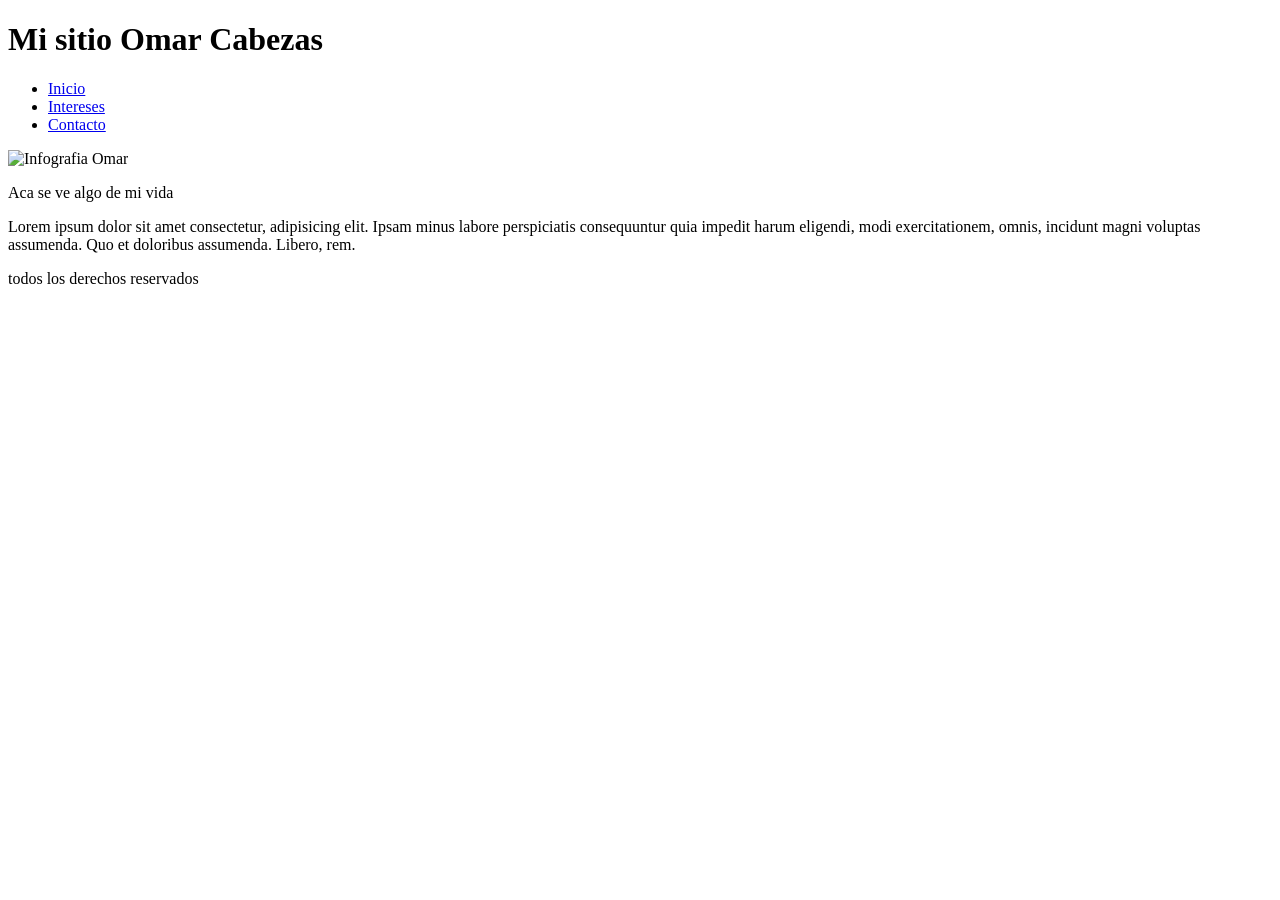
==== index.html @ 6ba63b0f "Add files via upload" ====
<!DOCTYPE html>
<html lang="es">
<head>
    <meta charset="UTF-8">
    <meta name="viewport" content="width=device-width, initial-scale=1.0">
    <title>Mi rpimer sitio</title>
</head>
<body>
    <header>
        <h1>Mi sitio Omar Cabezas</h1>
        <nav>
            <ul>
                <li><a href="index.html">Inicio</a></li>
                                <li><a href="intereses.html">Intereses</a></li>
                <li><a href="contacto.html">Contacto</a></li>

            </ul>
        </nav>
    </header>
    <main>
        <img src="img/InfografiaOmar.png" alt="Infografia Omar">
            <p>Aca se ve algo de mi vida</p>
            <div id="poesia">
Lorem ipsum dolor sit amet consectetur, adipisicing elit. Ipsam minus labore perspiciatis consequuntur quia impedit harum eligendi, modi exercitationem, omnis, incidunt magni voluptas assumenda. Quo et doloribus assumenda. Libero, rem.            </div>
    </main>
    <footer>
            <p>todos los derechos reservados</p>
    </footer>
</body>
</html>
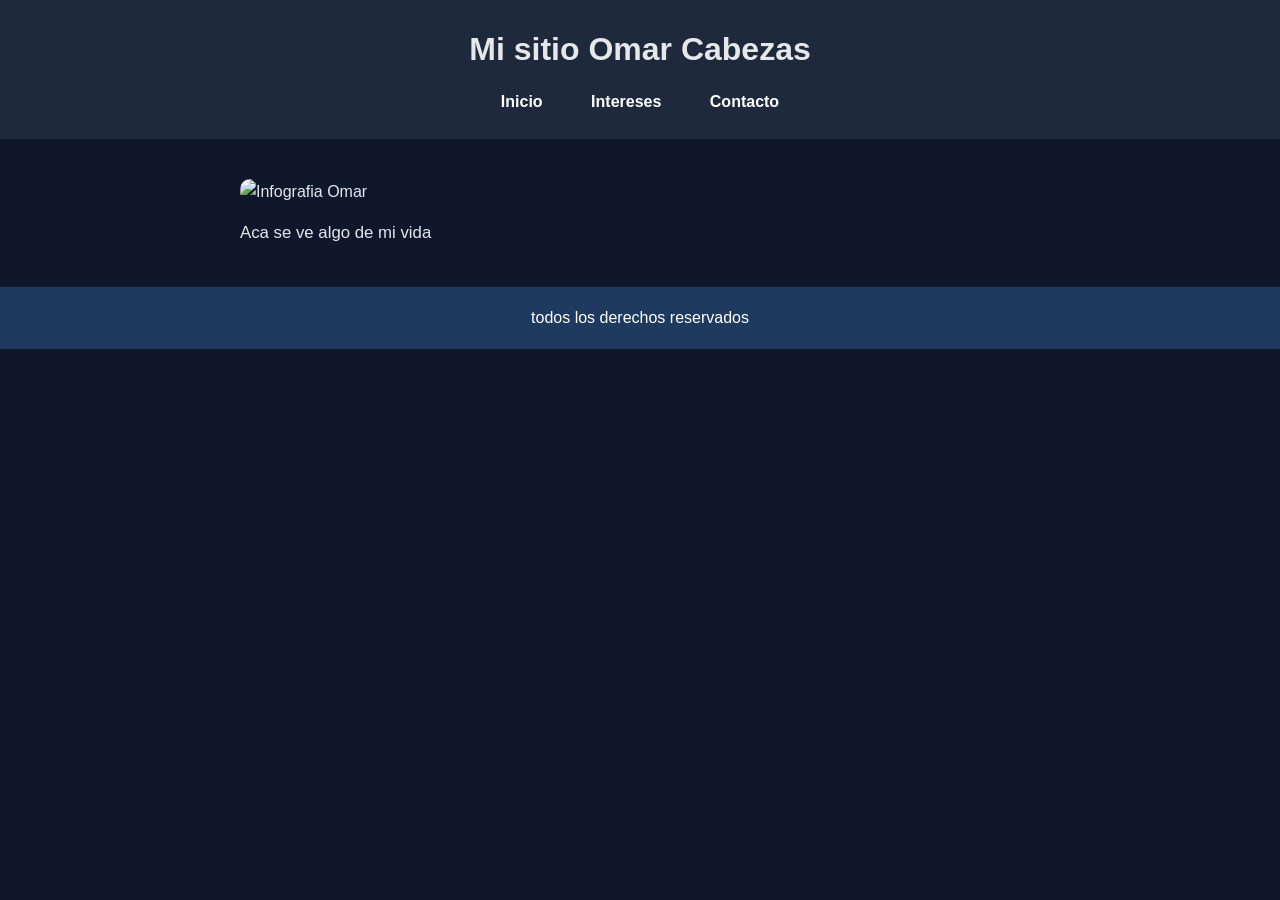
==== commit 05ede172: "Add files via upload" ====
--- a/index.html
+++ b/index.html
@@ -1,30 +1,29 @@
-<!DOCTYPE html>
-<html lang="es">
-<head>
-    <meta charset="UTF-8">
-    <meta name="viewport" content="width=device-width, initial-scale=1.0">
-    <title>Mi rpimer sitio</title>
-</head>
-<body>
-    <header>
-        <h1>Mi sitio Omar Cabezas</h1>
-        <nav>
-            <ul>
-                <li><a href="index.html">Inicio</a></li>
-                                <li><a href="intereses.html">Intereses</a></li>
-                <li><a href="contacto.html">Contacto</a></li>
-
-            </ul>
-        </nav>
-    </header>
-    <main>
-        <img src="img/InfografiaOmar.png" alt="Infografia Omar">
-            <p>Aca se ve algo de mi vida</p>
-            <div id="poesia">
-Lorem ipsum dolor sit amet consectetur, adipisicing elit. Ipsam minus labore perspiciatis consequuntur quia impedit harum eligendi, modi exercitationem, omnis, incidunt magni voluptas assumenda. Quo et doloribus assumenda. Libero, rem.            </div>
-    </main>
-    <footer>
-            <p>todos los derechos reservados</p>
-    </footer>
-</body>
+<!DOCTYPE html>
+<html lang="es">
+<head>
+    <meta charset="UTF-8">
+    <meta name="viewport" content="width=device-width, initial-scale=1.0">
+    <title>Mi rpimer sitio</title>
+    <link rel="stylesheet" href="estilos/styles.css">
+</head>
+<body>
+    <header>
+        <h1>Mi sitio Omar Cabezas</h1>
+        <nav>
+            <ul>
+                <li><a href="index.html">Inicio</a></li>
+                                <li><a href="intereses.html">Intereses</a></li>
+                <li><a href="contacto.html">Contacto</a></li>
+
+            </ul>
+        </nav>
+    </header>
+    <main>
+        <img src="img/InfografiaOmar.png" alt="Infografia Omar">
+            <p>Aca se ve algo de mi vida</p>
+    </main>
+    <footer>
+            <p>todos los derechos reservados</p>
+    </footer>
+</body>
 </html>
--- a/estilos/styles.css
+++ b/estilos/styles.css
@@ -0,0 +1,102 @@
+* {
+  margin: 0;
+  padding: 0;
+  box-sizing: border-box;
+}
+
+body {
+  font-family: Arial, Helvetica, sans-serif;
+  font-size: 16px;
+  line-height: 1.6;
+  background-color: #0f172a;   /* azul oscuro elegante */
+  color: #e5e7eb;              /* gris claro */
+}
+
+header {
+  background-color: #1e293b;
+  color: #e5e7eb;              /* gris claro */
+  text-align: center;
+  padding: 24px 16px;
+}
+
+header h1 {
+  font-size: 2rem;
+  margin-bottom: 14px;
+}
+
+nav ul {
+  list-style: none;
+}
+
+nav li {
+  display: inline-block;
+  margin: 0 10px;
+}
+
+nav a {
+  color: #ffffff;
+  text-decoration: none;
+  font-weight: bold;
+  padding: 8px 12px;
+  border-radius: 6px;
+}
+
+nav a:hover {
+  background-color: rgba(255, 255, 255, 0.18);
+}
+
+main {
+  max-width: 800px;
+  margin: 40px auto;
+}
+
+main h2 {
+  font-size: 1.8rem;
+  color: #1e3a5f;
+  margin-bottom: 20px;
+}
+
+main p {
+  margin-top: 16px;
+  font-size: 1.05rem;
+}
+
+img {
+  max-width: 100%;
+  height: auto;
+  border-radius: 10px;
+}
+
+main ul {
+  list-style: none;
+  padding: 0;
+}
+
+main li {
+  background: #1e293b;
+  margin: 15px auto;
+  padding: 18px;
+  border-radius: 10px;
+  max-width: 500px;
+  text-align: center;
+  color: #e5e7eb;
+  font-size: 18px;
+}
+
+main a {
+  color: #2563eb;
+  text-decoration: none;
+  font-weight: bold;
+}
+
+main a:hover {
+  text-decoration: underline;
+}
+
+footer {
+  margin-top: 30px;
+  background-color: #1e3a5f;
+  color: #ffffff;
+  text-align: center;
+  padding: 18px;
+}
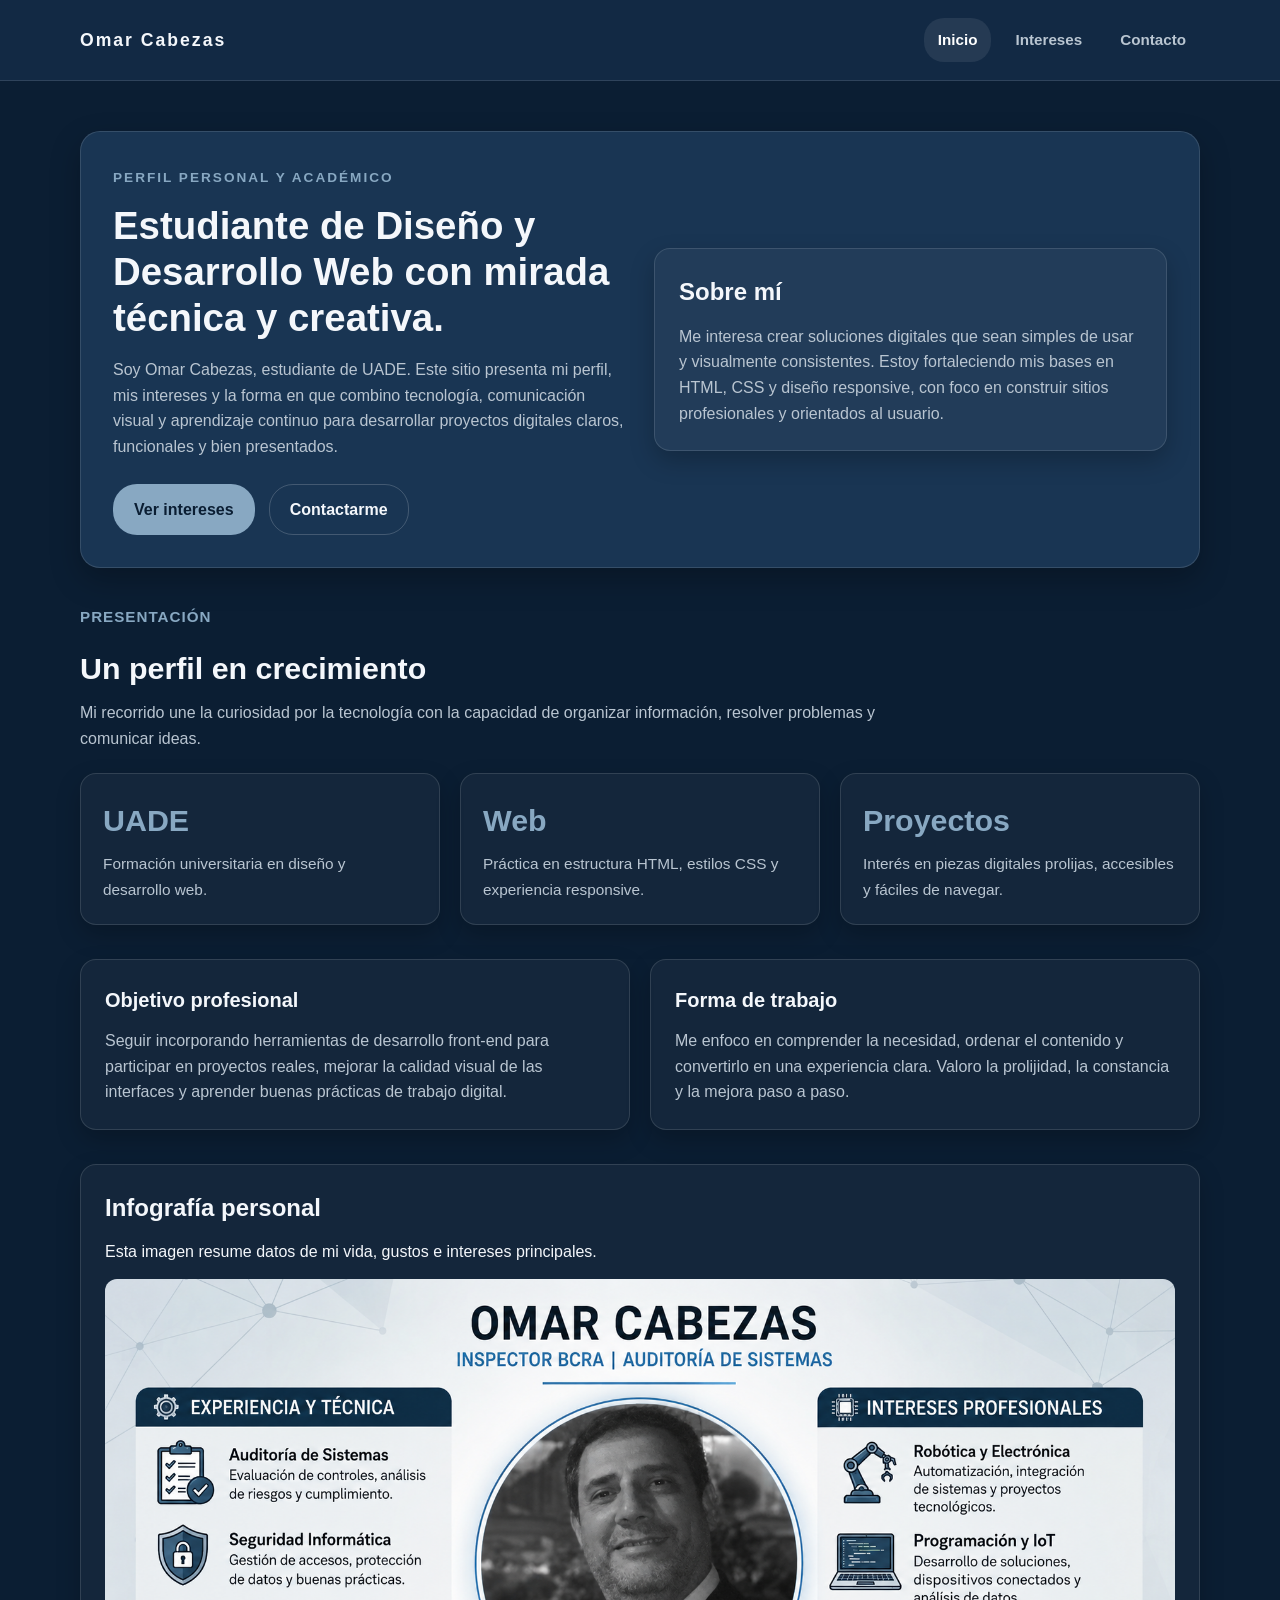
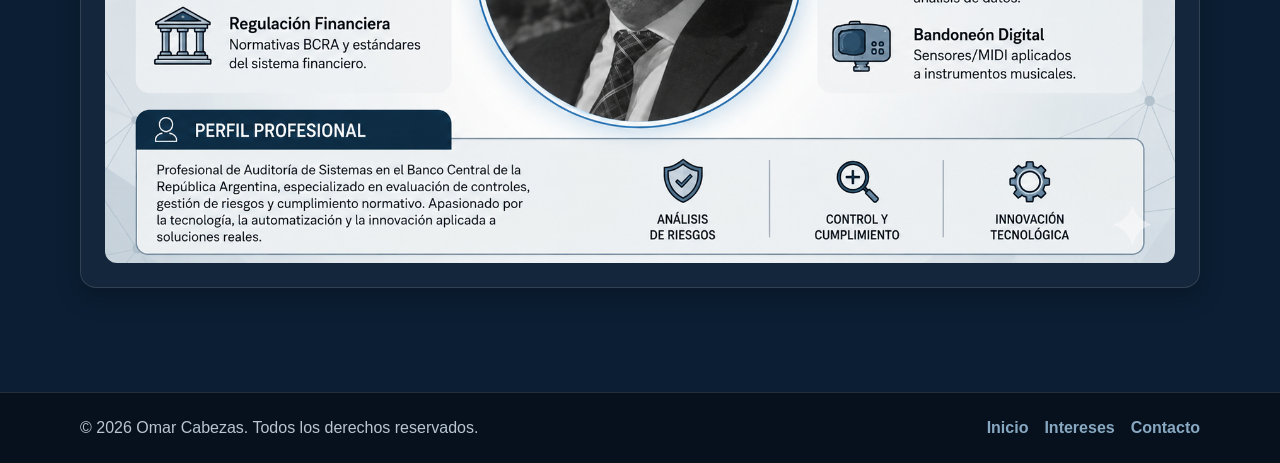
==== commit 00bf0749: "Add files via upload" ====
--- a/index.html
+++ b/index.html
@@ -3,27 +3,105 @@
 <head>
     <meta charset="UTF-8">
     <meta name="viewport" content="width=device-width, initial-scale=1.0">
-    <title>Mi rpimer sitio</title>
+    <title>Omar Cabezas | Sitio personal</title>
     <link rel="stylesheet" href="estilos/styles.css">
 </head>
-<body>
-    <header>
-        <h1>Mi sitio Omar Cabezas</h1>
-        <nav>
-            <ul>
-                <li><a href="index.html">Inicio</a></li>
-                                <li><a href="intereses.html">Intereses</a></li>
-                <li><a href="contacto.html">Contacto</a></li>
+<body class="home-page">
+    <header class="site-header">
+        <div class="site-header-inner">
+            <a class="logo" href="index.html">Omar Cabezas</a>
+            <nav class="site-nav" aria-label="Navegación principal">
+                <a class="active" href="index.html">Inicio</a>
+                <a href="intereses.html">Intereses</a>
+                <a href="contacto.html">Contacto</a>
+            </nav>
+        </div>
+    </header>
 
-            </ul>
-        </nav>
-    </header>
-    <main>
-        <img src="img/InfografiaOmar.png" alt="Infografia Omar">
-            <p>Aca se ve algo de mi vida</p>
+    <main class="page-shell">
+        <section class="container page-hero hero-split">
+            <div>
+                <span class="eyebrow">Perfil personal y académico</span>
+                <h1>Estudiante de Diseño y Desarrollo Web con mirada técnica y creativa.</h1>
+                <p>
+                    Soy Omar Cabezas, estudiante de UADE. Este sitio presenta mi perfil, mis intereses y la forma en que combino tecnología,
+                    comunicación visual y aprendizaje continuo para desarrollar proyectos digitales claros, funcionales y bien presentados.
+                </p>
+                <div class="hero-actions">
+                    <a class="btn btn-primary" href="intereses.html">Ver intereses</a>
+                    <a class="btn btn-secondary" href="contacto.html">Contactarme</a>
+                </div>
+            </div>
+            <div class="hero-note">
+                <h2>Sobre mí</h2>
+                <p>
+                    Me interesa crear soluciones digitales que sean simples de usar y visualmente consistentes. Estoy fortaleciendo mis bases
+                    en HTML, CSS y diseño responsive, con foco en construir sitios profesionales y orientados al usuario.
+                </p>
+            </div>
+        </section>
+
+        <section class="container section-block">
+            <div class="section-header">
+                <span class="section-tag">Presentación</span>
+                <h2>Un perfil en crecimiento</h2>
+                <p>
+                    Mi recorrido une la curiosidad por la tecnología con la capacidad de organizar información, resolver problemas y comunicar ideas.
+                </p>
+            </div>
+            <div class="stats-grid">
+                <article class="stat-card">
+                    <strong>UADE</strong>
+                    <span>Formación universitaria en diseño y desarrollo web.</span>
+                </article>
+                <article class="stat-card">
+                    <strong>Web</strong>
+                    <span>Práctica en estructura HTML, estilos CSS y experiencia responsive.</span>
+                </article>
+                <article class="stat-card">
+                    <strong>Proyectos</strong>
+                    <span>Interés en piezas digitales prolijas, accesibles y fáciles de navegar.</span>
+                </article>
+            </div>
+        </section>
+
+        <section class="container section-block">
+            <div class="content-grid">
+                <article class="content-card">
+                    <h3>Objetivo profesional</h3>
+                    <p>
+                        Seguir incorporando herramientas de desarrollo front-end para participar en proyectos reales, mejorar la calidad visual
+                        de las interfaces y aprender buenas prácticas de trabajo digital.
+                    </p>
+                </article>
+                <article class="content-card">
+                    <h3>Forma de trabajo</h3>
+                    <p>
+                        Me enfoco en comprender la necesidad, ordenar el contenido y convertirlo en una experiencia clara. Valoro la prolijidad,
+                        la constancia y la mejora paso a paso.
+                    </p>
+                </article>
+            </div>
+        </section>
+
+        <section class="container section-block">
+            <div class="highlight-box">
+                <h2 class="section-heading">Infografía personal</h2>
+                <p>Esta imagen resume datos de mi vida, gustos e intereses principales.</p>
+                <img src="img/InfografiaOmar.png" alt="Infografía personal de Omar Cabezas">
+            </div>
+        </section>
     </main>
-    <footer>
-            <p>todos los derechos reservados</p>
+
+    <footer class="site-footer">
+        <div class="footer-inner">
+            <p>&copy; 2026 Omar Cabezas. Todos los derechos reservados.</p>
+            <nav class="footer-nav" aria-label="Navegación secundaria">
+                <a href="index.html">Inicio</a>
+                <a href="intereses.html">Intereses</a>
+                <a href="contacto.html">Contacto</a>
+            </nav>
+        </div>
     </footer>
 </body>
-</html>+</html>
--- a/estilos/styles.css
+++ b/estilos/styles.css
@@ -6,97 +6,524 @@
 
 body {
   font-family: Arial, Helvetica, sans-serif;
-  font-size: 16px;
+  font-size: 1em;
   line-height: 1.6;
-  background-color: #0f172a;   /* azul oscuro elegante */
-  color: #e5e7eb;              /* gris claro */
-}
-
-header {
-  background-color: #1e293b;
-  color: #e5e7eb;              /* gris claro */
-  text-align: center;
-  padding: 24px 16px;
-}
-
-header h1 {
-  font-size: 2rem;
-  margin-bottom: 14px;
-}
-
-nav ul {
-  list-style: none;
-}
-
-nav li {
-  display: inline-block;
-  margin: 0 10px;
-}
-
-nav a {
-  color: #ffffff;
-  text-decoration: none;
-  font-weight: bold;
-  padding: 8px 12px;
-  border-radius: 6px;
-}
-
-nav a:hover {
-  background-color: rgba(255, 255, 255, 0.18);
-}
-
-main {
-  max-width: 800px;
-  margin: 40px auto;
-}
-
-main h2 {
-  font-size: 1.8rem;
-  color: #1e3a5f;
-  margin-bottom: 20px;
-}
-
-main p {
-  margin-top: 16px;
-  font-size: 1.05rem;
+  color: #f4f7fb;
+  background-color: #0b1e33;
+}
+
+a {
+  color: inherit;
 }
 
 img {
+  display: block;
   max-width: 100%;
   height: auto;
-  border-radius: 10px;
-}
-
-main ul {
+  border-radius: 12px;
+}
+
+.site-header {
+  background-color: #122944;
+  border-bottom: 1px solid rgba(255, 255, 255, 0.12);
+}
+
+.site-header-inner,
+.container,
+.footer-inner {
+  width: 90%;
+  max-width: 1120px;
+  margin: 0 auto;
+}
+
+.site-header-inner {
+  display: flex;
+  justify-content: space-between;
+  align-items: center;
+  flex-wrap: wrap;
+  padding: 18px 0;
+}
+
+.logo {
+  color: #f4f7fb;
+  text-decoration: none;
+  font-size: 1.1rem;
+  font-weight: bold;
+  letter-spacing: 2px;
+}
+
+.site-nav {
+  display: flex;
+  flex-wrap: wrap;
+  gap: 10px;
+}
+
+.site-nav a {
+  text-decoration: none;
+  color: #b9c5d1;
+  padding: 10px 14px;
+  border-radius: 20px;
+  font-size: 0.95rem;
+  font-weight: bold;
+}
+
+.site-nav a:hover,
+.site-nav a.active {
+  background-color: rgba(255, 255, 255, 0.08);
+  color: #ffffff;
+}
+
+.page-shell {
+  padding: 50px 0 70px;
+}
+
+.home-page .page-shell {
+  min-height: 70vh;
+}
+
+.page-hero {
+  display: flex;
+  flex-wrap: wrap;
+  align-items: center;
+  gap: 28px;
+  padding: 32px;
+  margin-bottom: 36px;
+  background-color: #193553;
+  border: 1px solid rgba(255, 255, 255, 0.12);
+  border-radius: 20px;
+  box-shadow: 0 12px 30px rgba(0, 0, 0, 0.25);
+}
+
+.hero-split > div {
+  flex: 1 1 320px;
+}
+
+.eyebrow {
+  display: inline-block;
+  margin-bottom: 14px;
+  color: #88a8c2;
+  font-size: 0.85rem;
+  font-weight: bold;
+  text-transform: uppercase;
+  letter-spacing: 2px;
+}
+
+.page-hero h1 {
+  font-size: 2.4rem;
+  line-height: 1.2;
+  margin-bottom: 16px;
+}
+
+.page-hero p {
+  color: #b9c5d1;
+  max-width: 700px;
+}
+
+.hero-actions {
+  display: flex;
+  flex-wrap: wrap;
+  gap: 14px;
+  margin-top: 24px;
+}
+
+.btn {
+  display: inline-block;
+  padding: 12px 20px;
+  min-width: 140px;
+  text-align: center;
+  text-decoration: none;
+  font: inherit;
+  font-weight: bold;
+  border-radius: 24px;
+  border: 1px solid transparent;
+  cursor: pointer;
+}
+
+.btn-primary {
+  background-color: #88a8c2;
+  color: #0b1e33;
+}
+
+.btn-primary:hover {
+  background-color: #a0b9cf;
+}
+
+.btn-secondary {
+  background-color: transparent;
+  color: #f4f7fb;
+  border: 1px solid rgba(255, 255, 255, 0.18);
+}
+
+.btn-secondary:hover {
+  background-color: rgba(255, 255, 255, 0.06);
+}
+
+.hero-note,
+.highlight-box,
+.stat-card,
+.content-card,
+.service-card,
+.case-card,
+.contact-card,
+.panel {
+  background-color: rgba(255, 255, 255, 0.04);
+  border: 1px solid rgba(255, 255, 255, 0.12);
+  border-radius: 16px;
+  box-shadow: 0 10px 24px rgba(0, 0, 0, 0.22);
+}
+
+.hero-note {
+  padding: 24px;
+}
+
+.hero-note h2,
+.section-heading {
+  font-size: 1.5rem;
+  margin-bottom: 12px;
+}
+
+.section-tag {
+  display: inline-block;
+  margin-bottom: 14px;
+  color: #88a8c2;
+  font-size: 0.95rem;
+  font-weight: bold;
+  text-transform: uppercase;
+  letter-spacing: 1px;
+}
+
+.section-desc,
+.hero-note p,
+.section-intro,
+.content-card p,
+.service-card p,
+.case-card p,
+.contact-card p,
+.panel p {
+  color: #b9c5d1;
+}
+
+.section-block {
+  margin-bottom: 34px;
+}
+
+.page-content {
+  display: flex;
+  flex-direction: column;
+  gap: 24px;
+}
+
+.section-header {
+  margin-bottom: 22px;
+}
+
+.section-header h2 {
+  font-size: 1.9rem;
+  margin-bottom: 8px;
+}
+
+.section-header p {
+  color: #b9c5d1;
+  max-width: 800px;
+}
+
+.stats-grid,
+.service-grid,
+.content-grid,
+.case-grid,
+.contact-layout,
+.two-column {
+  display: flex;
+  flex-wrap: wrap;
+  gap: 20px;
+}
+
+.stats-grid {
+  margin-bottom: 34px;
+}
+
+.stat-card {
+  flex: 1 1 220px;
+  padding: 22px;
+}
+
+.stat-card strong {
+  display: block;
+  margin-bottom: 6px;
+  color: #88a8c2;
+  font-size: 1.9rem;
+}
+
+.stat-card span {
+  color: #b9c5d1;
+  font-size: 0.96rem;
+}
+
+.content-card,
+.service-card,
+.case-card,
+.contact-card,
+.panel,
+.highlight-box {
+  flex: 1 1 320px;
+  padding: 24px;
+}
+
+.content-card h3,
+.service-card h3,
+.case-card h3,
+.contact-card h2,
+.panel h2,
+.panel h3 {
+  margin-bottom: 12px;
+  font-size: 1.25rem;
+}
+
+.service-card ul,
+.case-card ul,
+.list-clean,
+.link-list {
   list-style: none;
-  padding: 0;
-}
-
-main li {
-  background: #1e293b;
-  margin: 15px auto;
-  padding: 18px;
-  border-radius: 10px;
-  max-width: 500px;
+  padding-left: 0;
+}
+
+.service-card li,
+.case-card li,
+.list-clean li,
+.link-list li {
+  margin-top: 10px;
+  color: #b9c5d1;
+}
+
+.content-card a,
+.panel a,
+.footer-nav a,
+.legacy-page main a,
+.footer-bottom a {
+  color: #88a8c2;
+  text-decoration: none;
+  font-weight: bold;
+}
+
+.content-card a:hover,
+.panel a:hover,
+.footer-nav a:hover,
+.legacy-page main a:hover,
+.footer-bottom a:hover {
+  text-decoration: underline;
+}
+
+.case-card:hover {
+  border-color: rgba(136, 168, 194, 0.4);
+}
+
+.case-media {
+  margin-bottom: 18px;
+}
+
+.case-kpi {
+  display: inline-block;
+  margin-bottom: 14px;
+  padding: 6px 12px;
+  border-radius: 20px;
+  background-color: rgba(136, 168, 194, 0.16);
+  color: #88a8c2;
+  font-size: 0.85rem;
+  font-weight: bold;
+}
+
+.highlight-box p {
+  margin-bottom: 14px;
+}
+
+.contact-layout {
+  align-items: flex-start;
+}
+
+.contact-form {
+  display: flex;
+  flex-direction: column;
+  gap: 16px;
+}
+
+.contact-form label {
+  display: block;
+  margin-bottom: 8px;
+  color: #f4f7fb;
+  font-weight: bold;
+}
+
+.contact-form input,
+.contact-form textarea {
+  width: 100%;
+  padding: 14px 16px;
+  font-family: Arial, Helvetica, sans-serif;
+  font-size: 1rem;
+  color: #f4f7fb;
+  background-color: rgba(7, 19, 31, 0.55);
+  border: 1px solid rgba(255, 255, 255, 0.15);
+  border-radius: 12px;
+}
+
+.contact-form input:focus,
+.contact-form textarea:focus {
+  outline: none;
+  border-color: #88a8c2;
+}
+
+.contact-form textarea {
+  min-height: 150px;
+}
+
+.contact-meta dt {
+  color: #88a8c2;
+  font-weight: bold;
+  margin-top: 16px;
+}
+
+.contact-meta dd {
+  margin-top: 6px;
+  color: #b9c5d1;
+}
+
+.site-footer {
+  background-color: rgba(6, 16, 27, 0.9);
+  border-top: 1px solid rgba(255, 255, 255, 0.12);
+}
+
+.footer-inner {
+  display: flex;
+  justify-content: space-between;
+  align-items: center;
+  flex-wrap: wrap;
+  gap: 14px;
+  padding: 22px 0;
+}
+
+.footer-inner p,
+.footer-bottom {
+  color: #b9c5d1;
+}
+
+.footer-nav {
+  display: flex;
+  flex-wrap: wrap;
+  gap: 16px;
+}
+
+.legacy-page main {
+  width: 90%;
+  max-width: 860px;
+  margin: 42px auto 64px;
+}
+
+.legacy-page main h2 {
+  margin-top: 24px;
+  margin-bottom: 12px;
+  font-size: 1.6rem;
+}
+
+.legacy-page main p,
+.legacy-page main li {
+  color: #b9c5d1;
+}
+
+.legacy-page main p,
+.legacy-page main ul {
+  margin-bottom: 16px;
+}
+
+.legacy-page main ul {
+  padding-left: 22px;
+}
+
+.legacy-intro {
+  width: 90%;
+  max-width: 860px;
+  margin: 38px auto 0;
   text-align: center;
-  color: #e5e7eb;
-  font-size: 18px;
-}
-
-main a {
-  color: #2563eb;
-  text-decoration: none;
-  font-weight: bold;
-}
-
-main a:hover {
-  text-decoration: underline;
-}
-
-footer {
-  margin-top: 30px;
-  background-color: #1e3a5f;
-  color: #ffffff;
+}
+
+.legacy-intro h1 {
+  font-size: 2.2rem;
+  margin-bottom: 8px;
+}
+
+.legacy-intro p {
+  color: #b9c5d1;
+}
+
+.legacy-page footer {
+  padding: 22px 20px;
   text-align: center;
-  padding: 18px;
-}
+  border-top: 1px solid rgba(255, 255, 255, 0.12);
+  background-color: rgba(6, 16, 27, 0.9);
+}
+
+.legacy-page footer p {
+  color: #b9c5d1;
+  margin-bottom: 8px;
+}
+
+/* Responsive */
+@media (max-width: 900px) {
+  .site-header-inner,
+  .footer-inner {
+    flex-direction: column;
+    align-items: flex-start;
+  }
+
+  .site-nav {
+    width: 100%;
+    justify-content: flex-start;
+  }
+
+  .page-shell {
+    padding: 36px 0 56px;
+  }
+
+  .page-hero {
+    padding: 24px;
+  }
+
+  .page-hero h1 {
+    font-size: 2rem;
+  }
+}
+
+@media (max-width: 640px) {
+  .site-header-inner,
+  .container,
+  .footer-inner,
+  .legacy-page main,
+  .legacy-intro {
+    width: 92%;
+  }
+
+  .site-nav a {
+    width: 100%;
+    text-align: center;
+  }
+
+  .page-hero,
+  .content-card,
+  .service-card,
+  .case-card,
+  .contact-card,
+  .panel,
+  .highlight-box,
+  .hero-note,
+  .stat-card {
+    padding: 20px;
+  }
+
+  .page-hero h1 {
+    font-size: 1.7rem;
+  }
+
+  .section-header h2,
+  .hero-note h2,
+  .section-heading {
+    font-size: 1.4rem;
+  }
+}
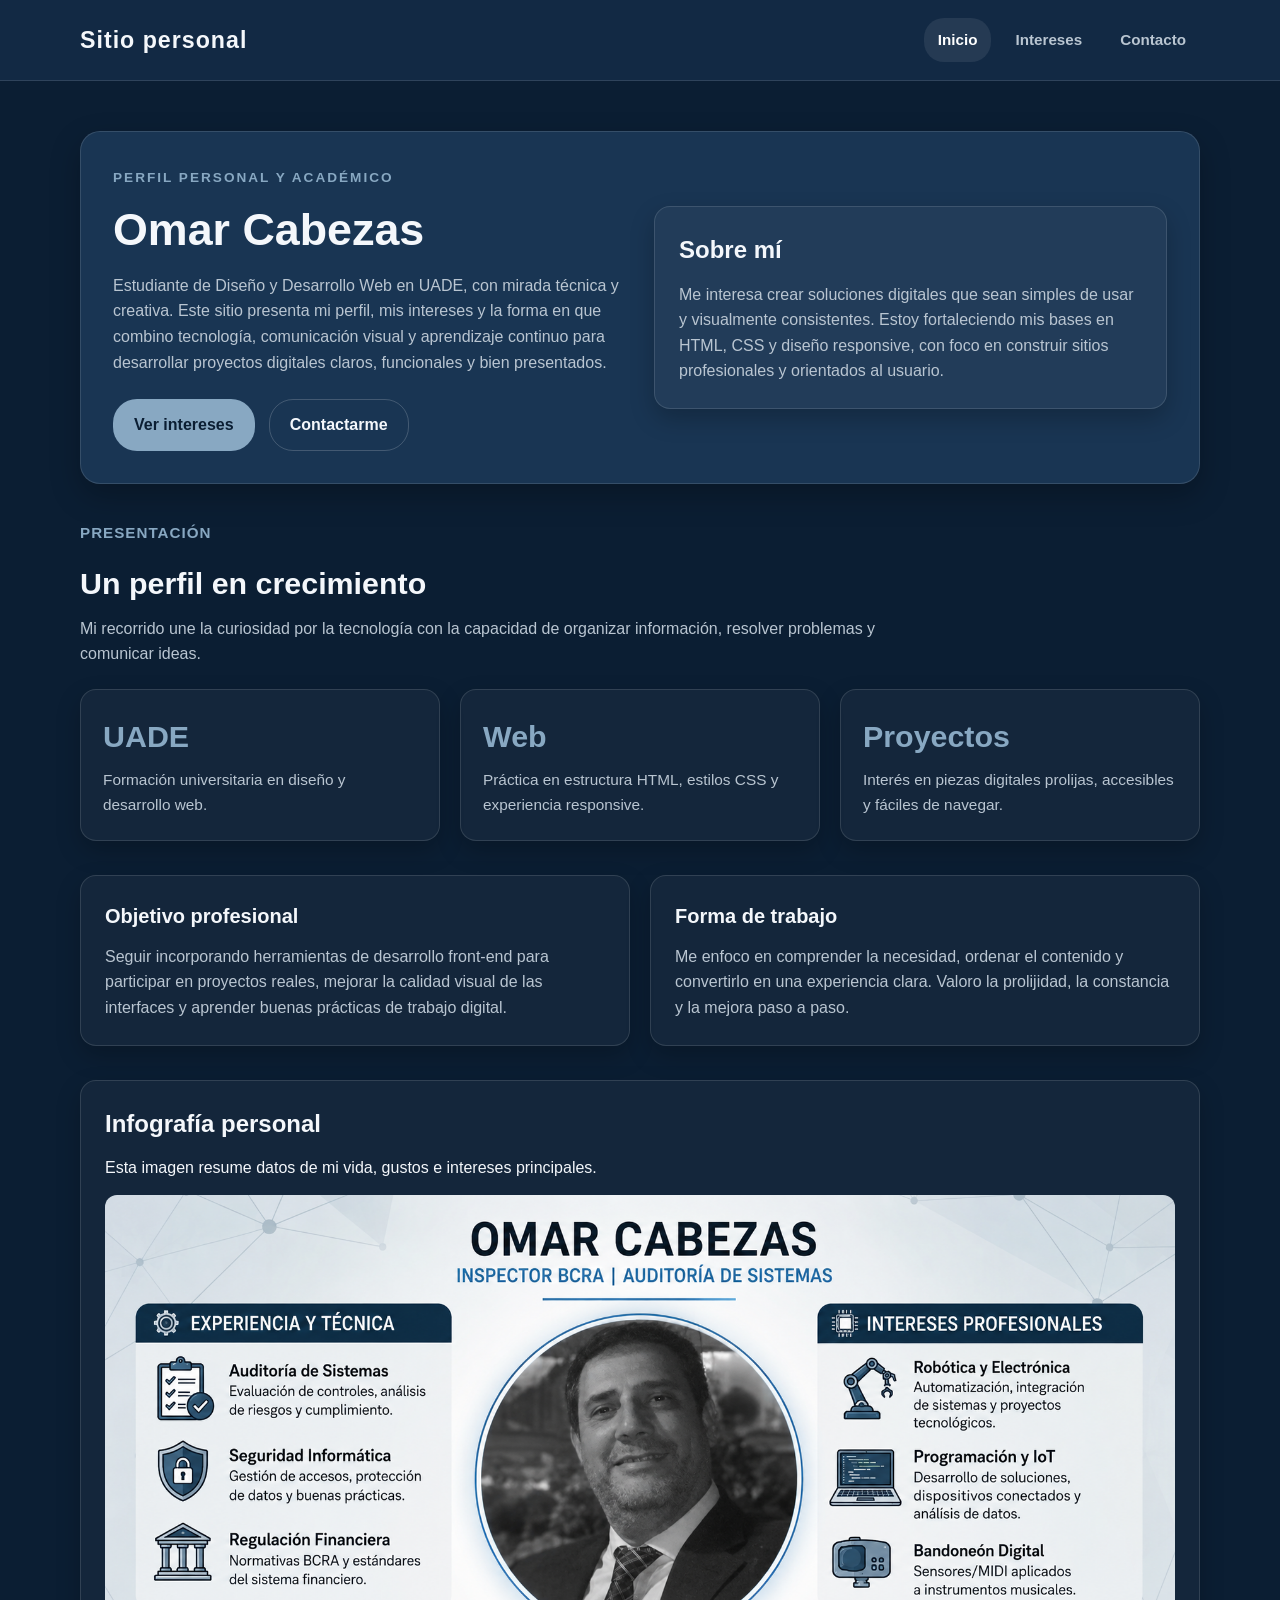
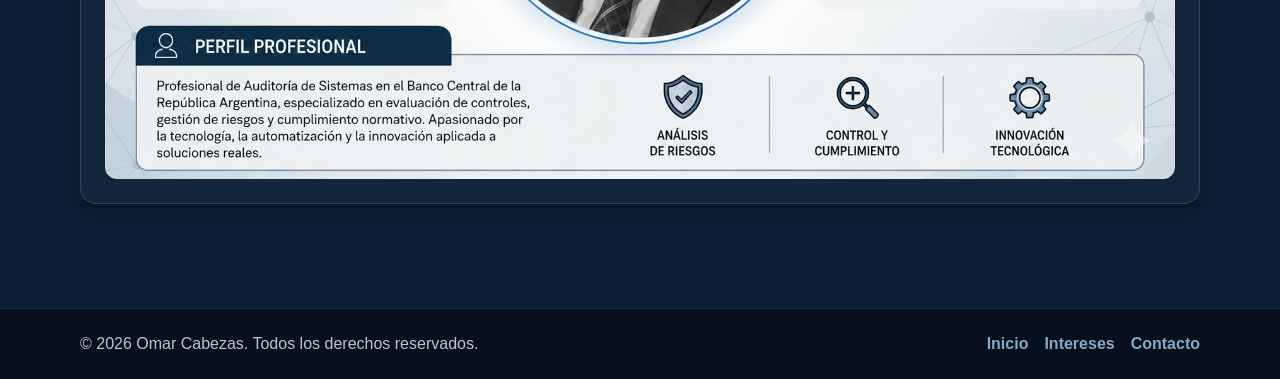
==== commit 7a59487f: "Add files via upload" ====
--- a/index.html
+++ b/index.html
@@ -9,7 +9,7 @@
 <body class="home-page">
     <header class="site-header">
         <div class="site-header-inner">
-            <a class="logo" href="index.html">Omar Cabezas</a>
+            <a class="logo" href="index.html">Sitio personal</a>
             <nav class="site-nav" aria-label="Navegación principal">
                 <a class="active" href="index.html">Inicio</a>
                 <a href="intereses.html">Intereses</a>
@@ -22,10 +22,11 @@
         <section class="container page-hero hero-split">
             <div>
                 <span class="eyebrow">Perfil personal y académico</span>
-                <h1>Estudiante de Diseño y Desarrollo Web con mirada técnica y creativa.</h1>
+                <h1>Omar Cabezas</h1>
                 <p>
-                    Soy Omar Cabezas, estudiante de UADE. Este sitio presenta mi perfil, mis intereses y la forma en que combino tecnología,
-                    comunicación visual y aprendizaje continuo para desarrollar proyectos digitales claros, funcionales y bien presentados.
+                    Estudiante de Diseño y Desarrollo Web en UADE, con mirada técnica y creativa. Este sitio presenta mi perfil, mis intereses
+                    y la forma en que combino tecnología, comunicación visual y aprendizaje continuo para desarrollar proyectos digitales claros,
+                    funcionales y bien presentados.
                 </p>
                 <div class="hero-actions">
                     <a class="btn btn-primary" href="intereses.html">Ver intereses</a>
--- a/estilos/styles.css
+++ b/estilos/styles.css
@@ -47,9 +47,9 @@
 .logo {
   color: #f4f7fb;
   text-decoration: none;
-  font-size: 1.1rem;
-  font-weight: bold;
-  letter-spacing: 2px;
+  font-size: 1.45rem;
+  font-weight: bold;
+  letter-spacing: 1px;
 }
 
 .site-nav {
@@ -109,7 +109,7 @@
 }
 
 .page-hero h1 {
-  font-size: 2.4rem;
+  font-size: 2.8rem;
   line-height: 1.2;
   margin-bottom: 16px;
 }
